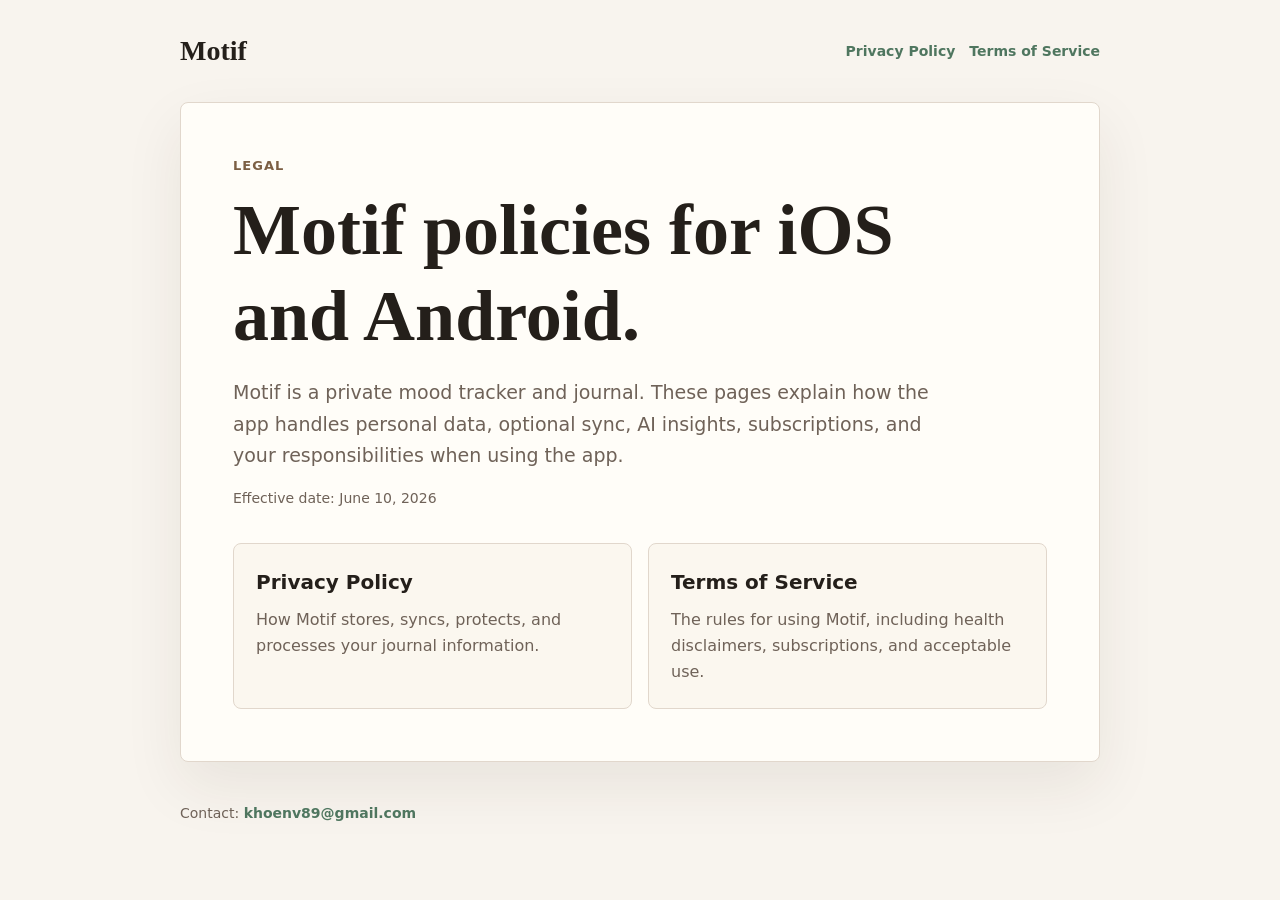
==== index.html @ e23e7a34 "Publish Motif legal pages" ====
<!doctype html>
<html lang="en">
<head>
  <meta charset="utf-8">
  <meta name="viewport" content="width=device-width, initial-scale=1">
  <title>Motif Legal</title>
  <meta name="description" content="Privacy Policy and Terms of Service for Motif on iOS and Android.">
  <link rel="stylesheet" href="./styles.css">
</head>
<body>
  <header class="site-header">
    <a class="brand" href="./">Motif</a>
    <nav class="nav" aria-label="Legal pages">
      <a href="./privacy.html">Privacy Policy</a>
      <a href="./terms.html">Terms of Service</a>
    </nav>
  </header>

  <main class="page">
    <p class="eyebrow">Legal</p>
    <h1>Motif policies for iOS and Android.</h1>
    <p class="lead">Motif is a private mood tracker and journal. These pages explain how the app handles personal data, optional sync, AI insights, subscriptions, and your responsibilities when using the app.</p>
    <p class="meta">Effective date: June 10, 2026</p>

    <section class="links" aria-label="Legal document links">
      <a class="link-card" href="./privacy.html">
        <strong>Privacy Policy</strong>
        <span>How Motif stores, syncs, protects, and processes your journal information.</span>
      </a>
      <a class="link-card" href="./terms.html">
        <strong>Terms of Service</strong>
        <span>The rules for using Motif, including health disclaimers, subscriptions, and acceptable use.</span>
      </a>
    </section>
  </main>

  <footer class="site-footer">
    Contact: <a href="mailto:khoenv89@gmail.com">khoenv89@gmail.com</a>
  </footer>
</body>
</html>
---- styles.css ----
:root {
  color-scheme: light;
  --bg: #f8f4ee;
  --paper: #fffdf8;
  --ink: #241f1a;
  --muted: #6f6258;
  --line: #e1d7cc;
  --accent: #7c5f44;
  --accent-strong: #4f765f;
}

* {
  box-sizing: border-box;
}

body {
  margin: 0;
  background: var(--bg);
  color: var(--ink);
  font-family: Inter, ui-sans-serif, system-ui, -apple-system, BlinkMacSystemFont, "Segoe UI", sans-serif;
  line-height: 1.65;
}

a {
  color: var(--accent-strong);
  font-weight: 650;
  text-decoration: none;
}

a:hover,
a:focus {
  text-decoration: underline;
}

.site-header,
.site-footer {
  width: min(920px, calc(100% - 40px));
  margin: 0 auto;
}

.site-header {
  display: flex;
  align-items: center;
  justify-content: space-between;
  gap: 24px;
  padding: 28px 0;
}

.brand {
  color: var(--ink);
  font-family: Georgia, "Times New Roman", serif;
  font-size: 28px;
  font-weight: 700;
  letter-spacing: 0;
}

.nav {
  display: flex;
  flex-wrap: wrap;
  gap: 14px;
  color: var(--muted);
  font-size: 14px;
}

.page {
  width: min(920px, calc(100% - 40px));
  margin: 0 auto 40px;
  padding: 52px;
  background: var(--paper);
  border: 1px solid var(--line);
  border-radius: 8px;
  box-shadow: 0 24px 60px rgba(47, 39, 31, 0.08);
}

.eyebrow {
  margin: 0 0 10px;
  color: var(--accent);
  font-size: 13px;
  font-weight: 750;
  letter-spacing: 0.08em;
  text-transform: uppercase;
}

h1,
h2,
h3 {
  line-height: 1.2;
  letter-spacing: 0;
}

h1 {
  max-width: 760px;
  margin: 0 0 18px;
  font-family: Georgia, "Times New Roman", serif;
  font-size: clamp(40px, 7vw, 72px);
  font-weight: 700;
}

h2 {
  margin: 44px 0 12px;
  font-size: 24px;
}

h3 {
  margin: 28px 0 8px;
  font-size: 18px;
}

p {
  margin: 0 0 16px;
}

ul {
  margin: 0 0 18px;
  padding-left: 22px;
}

li {
  margin: 8px 0;
}

.lead {
  max-width: 720px;
  color: var(--muted);
  font-size: 19px;
}

.meta {
  color: var(--muted);
  font-size: 14px;
}

.links {
  display: grid;
  grid-template-columns: repeat(2, minmax(0, 1fr));
  gap: 16px;
  margin-top: 32px;
}

.link-card {
  display: block;
  min-height: 150px;
  padding: 22px;
  border: 1px solid var(--line);
  border-radius: 8px;
  background: #fbf7ef;
}

.link-card strong {
  display: block;
  margin-bottom: 8px;
  color: var(--ink);
  font-size: 20px;
}

.link-card span {
  color: var(--muted);
  font-weight: 450;
}

.notice {
  margin: 30px 0;
  padding: 18px 20px;
  border: 1px solid #d6c4ac;
  border-radius: 8px;
  background: #f8efe2;
}

.site-footer {
  padding: 0 0 44px;
  color: var(--muted);
  font-size: 14px;
}

@media (max-width: 680px) {
  .site-header {
    align-items: flex-start;
    flex-direction: column;
  }

  .page {
    width: min(100% - 24px, 920px);
    padding: 28px 22px;
  }

  .links {
    grid-template-columns: 1fr;
  }
}
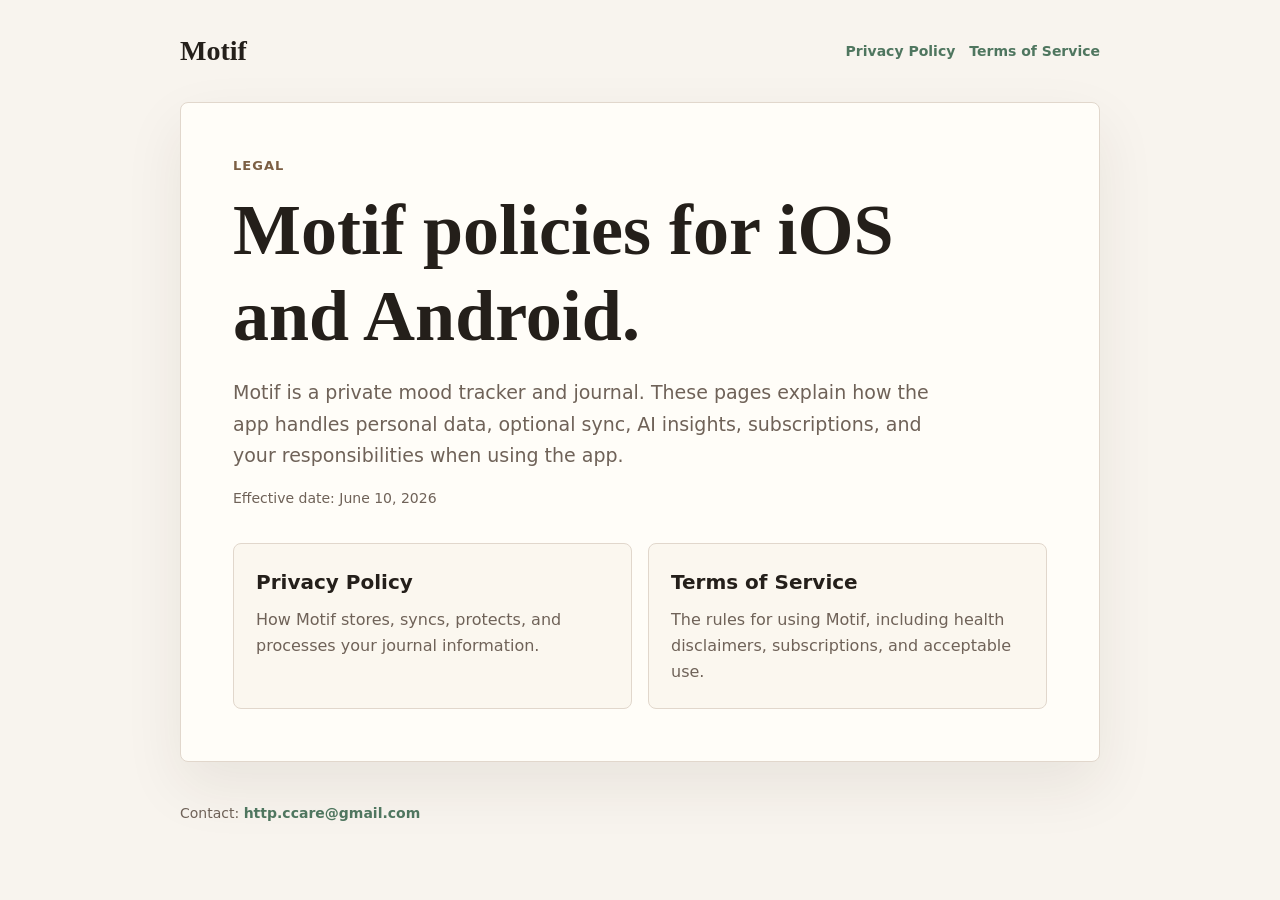
==== commit f427d8d1: "Update support email to http.ccare@gmail.com Co-Authored-By: Claude Opus 4.8 (1M context) <noreply@a" ====
--- a/index.html
+++ b/index.html
@@ -35,7 +35,7 @@
   </main>
 
   <footer class="site-footer">
-    Contact: <a href="mailto:khoenv89@gmail.com">khoenv89@gmail.com</a>
+    Contact: <a href="mailto:http.ccare@gmail.com">http.ccare@gmail.com</a>
   </footer>
 </body>
 </html>
